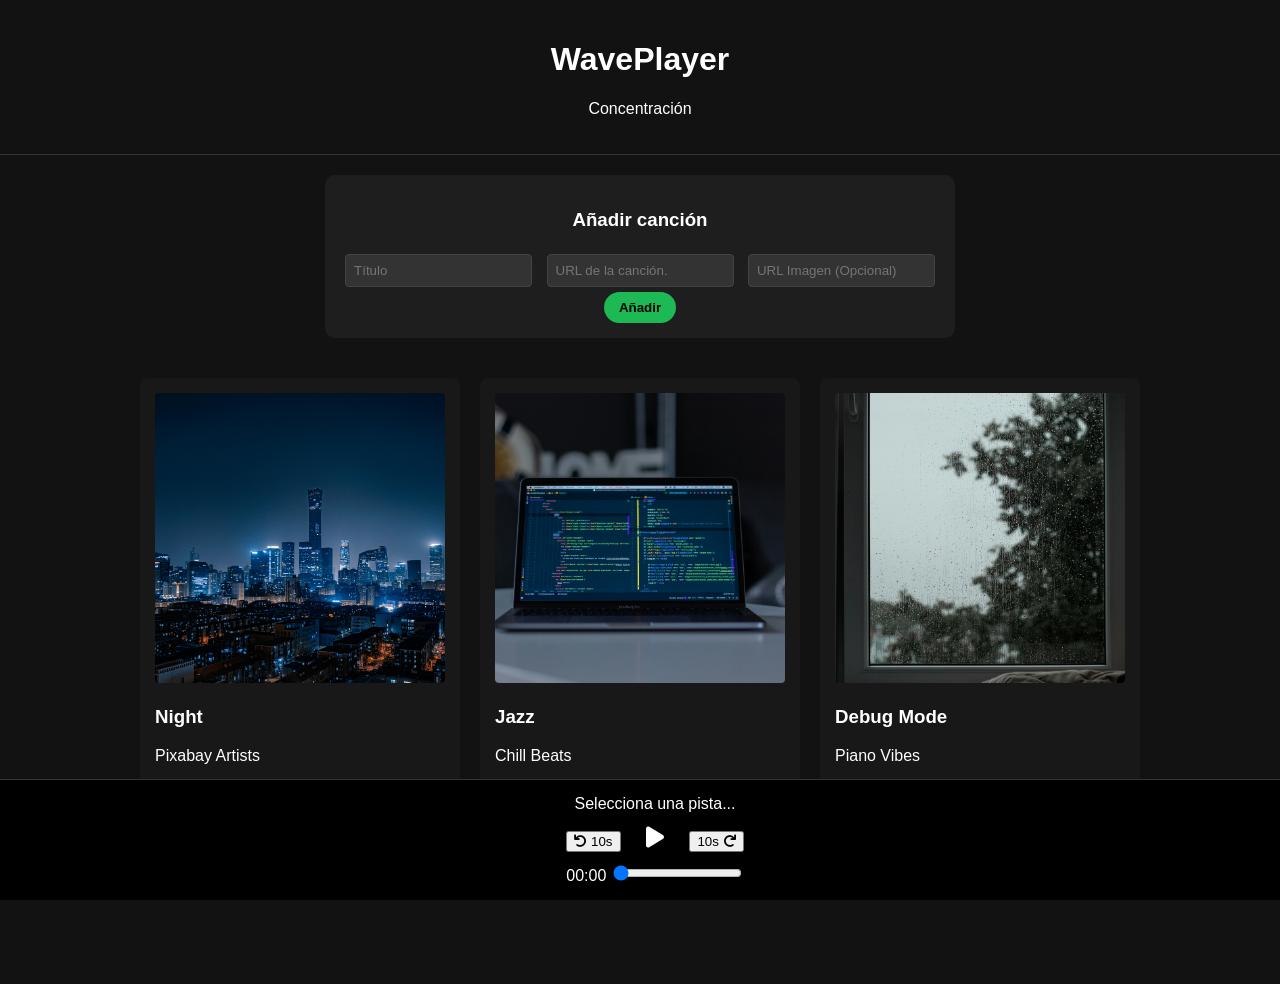
==== index.html @ 2b7c1622 "Add files via upload" ====
<!DOCTYPE html>
<html lang="es">
<head>
    <meta charset="UTF-8">
    <meta name="viewport" content="width=device-width, initial-scale=1.0">
    <title>WavePlayer - Study Focus</title>
    <link rel="stylesheet" href="https://cdnjs.cloudflare.com/ajax/libs/font-awesome/6.0.0/css/all.min.css">
    <link rel="stylesheet" href="css/estilos.css">
</head>
<body>

    <header>
        <h1>WavePlayer </h1>
        <p>Concentración</p>
    </header>

    <section class="zona-usuario">
        <h3> Añadir canción</h3>
        <div class="formulario">
            <input type="text" id="userTitulo" placeholder="Título">
            <input type="text" id="userAudio" placeholder="URL de la canción.">
            <input type="text" id="userImagen" placeholder="URL Imagen (Opcional)">
            <button id="btnAdd" onclick="anadirCancion()">Añadir</button>
        </div>
    </section>

    <main>
        <div id="grid-canciones" class="grid-container">
            </div>
    </main>

    <footer id="reproductor" class="oculto">
        <div class="info-track">
            <span id="titulo-player">Selecciona una pista...</span>
        </div>

        <div class="controles">
            <button onclick="saltar(-10)"><i class="fas fa-undo"></i> 10s</button>
            <button id="btnPlay" class="play-grande" onclick="togglePlay()">
                <i class="fas fa-play"></i>
            </button>
            <button onclick="saltar(10)">10s <i class="fas fa-redo"></i></button>
        </div>

        <audio id="audioTag"></audio>

        <div class="progreso">
            <span id="tiempoActual">00:00</span>
            <input type="range" id="barraProgreso" value="0" min="0" step="1">
        </div>
    </footer>

    <div class="legal">
        <p>Recursos obtenidos de Pixabay y Unsplash bajo licencia libre.</p>
    </div>

    <script src="js/app.js"></script>
</body>
</html>
---- css/estilos.css ----
body {
    background-color: #121212; /* Negro suave, mejor para la vista */
    color: #ffffff;
    font-family: 'Segoe UI', sans-serif;
    margin: 0;
    padding-bottom: 120px; /* Hueco para el reproductor fijo */
}

header {
    text-align: center;
    padding: 20px;
    border-bottom: 1px solid #333;
}

/* FORMULARIO */
.zona-usuario {
    background: #1e1e1e;
    max-width: 600px;
    margin: 20px auto;
    padding: 15px;
    border-radius: 10px;
    text-align: center;
}

.formulario input {
    background: #333;
    border: 1px solid #444;
    color: white;
    padding: 8px;
    margin: 5px;
    border-radius: 4px;
}

.formulario button {
    background: #1db954; /* Verde */
    border: none;
    padding: 8px 15px;
    cursor: pointer;
    font-weight: bold;
    border-radius: 20px;
}

/* GRID DE CANCIONES (Responsive) */
.grid-container {
    display: grid;
    /* Esto hace que quepan las que puedan según el ancho de pantalla */
    grid-template-columns: repeat(auto-fit, minmax(200px, 1fr));
    gap: 20px;
    padding: 20px;
    max-width: 1000px;
    margin: 0 auto;
}

.tarjeta {
    background: #181818;
    padding: 15px;
    border-radius: 8px;
    transition: transform 0.2s; /* Animación suave al pasar ratón */
    cursor: pointer;
    position: relative; /* Para poder posicionar el botón de borrar */
}

.tarjeta:hover {
    background: #282828;
    transform: scale(1.03);
}

.tarjeta img {
    width: 100%;
    border-radius: 4px;
    aspect-ratio: 1/1; /* Mantiene la imagen cuadrada siempre */
    object-fit: cover; /* Recorta si sobra imagen, no deforma */
}

/* Botón flotante de borrar */
.btn-borrar {
    position: absolute;
    top: 10px;
    right: 10px;
    background: red;
    color: white;
    border: none;
    border-radius: 50%;
    width: 25px;
    height: 25px;
    cursor: pointer;
}

/* Reproductor */
#reproductor {
    position: fixed;
    bottom: 0;
    left: 0;
    width: 100%;
    background: #000;
    border-top: 1px solid #333;
    padding: 15px;
    display: flex;
    flex-direction: column;
    align-items: center;
    gap: 10px;
}

.oculto { display: none; }

.play-grande {
    font-size: 24px;
    background: none;
    border: none;
    color: white;
    cursor: pointer;
    margin: 0 15px;
}

.legal {
    text-align: center;
    font-size: 0.8rem;
    color: white;
    margin-top: 20px;
}
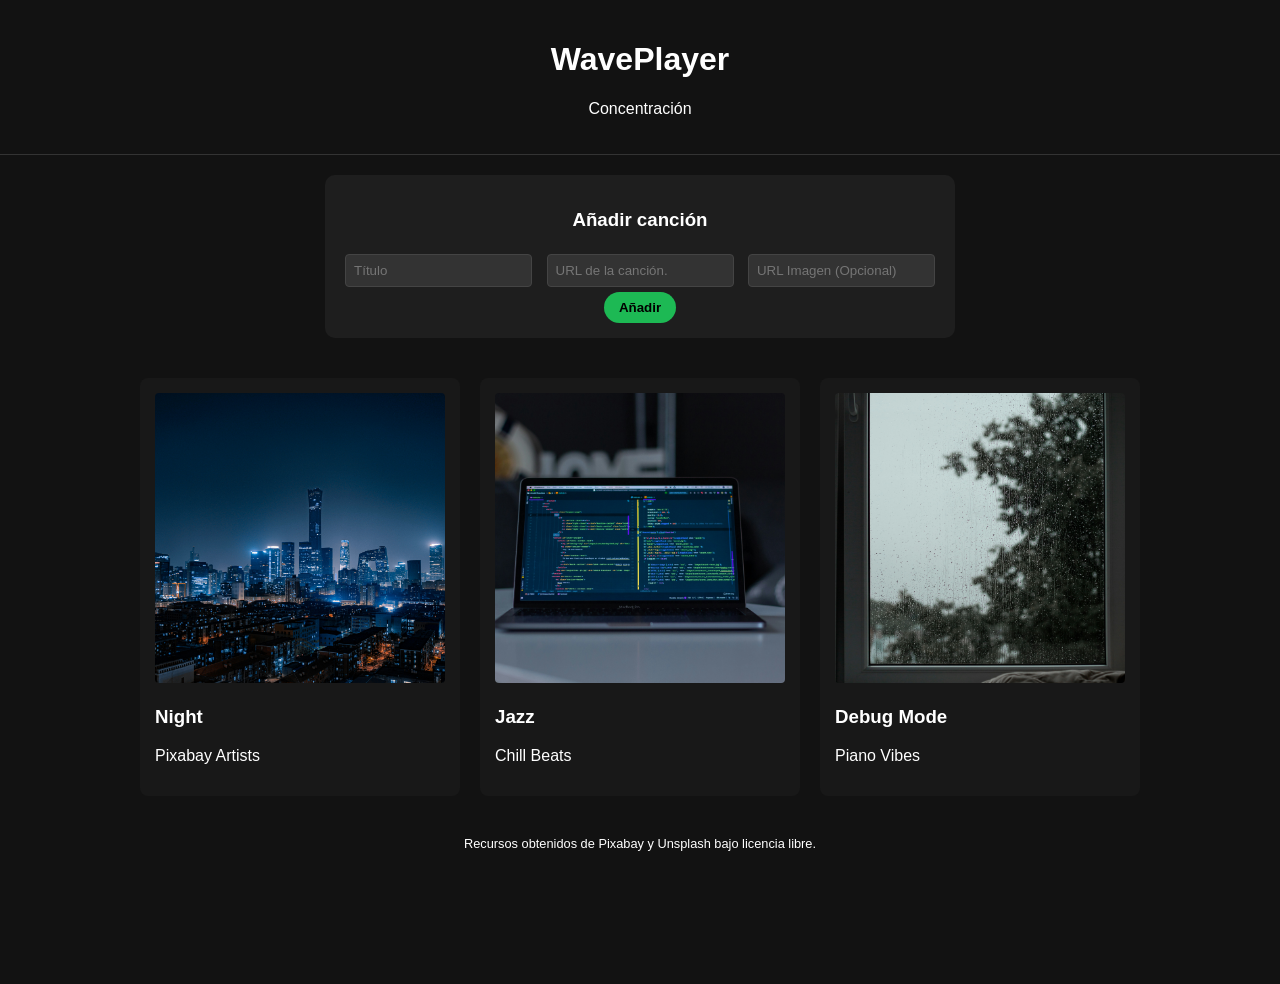
==== commit b513ede6: "Add files via upload" ====
--- a/index.html
+++ b/index.html
@@ -31,7 +31,7 @@
 
     <footer id="reproductor" class="oculto">
         <div class="info-track">
-            <span id="titulo-player">Selecciona una pista...</span>
+            <span id="titulo-player">Selecciona una pista:</span>
         </div>
 
         <div class="controles">
--- a/css/estilos.css
+++ b/css/estilos.css
@@ -95,13 +95,17 @@
     background: #000;
     border-top: 1px solid #333;
     padding: 15px;
-    display: flex;
+    display: flex; 
     flex-direction: column;
     align-items: center;
     gap: 10px;
 }
 
-.oculto { display: none; }
+
+.oculto { 
+    display: none !important; 
+}
+
 
 .play-grande {
     font-size: 24px;
